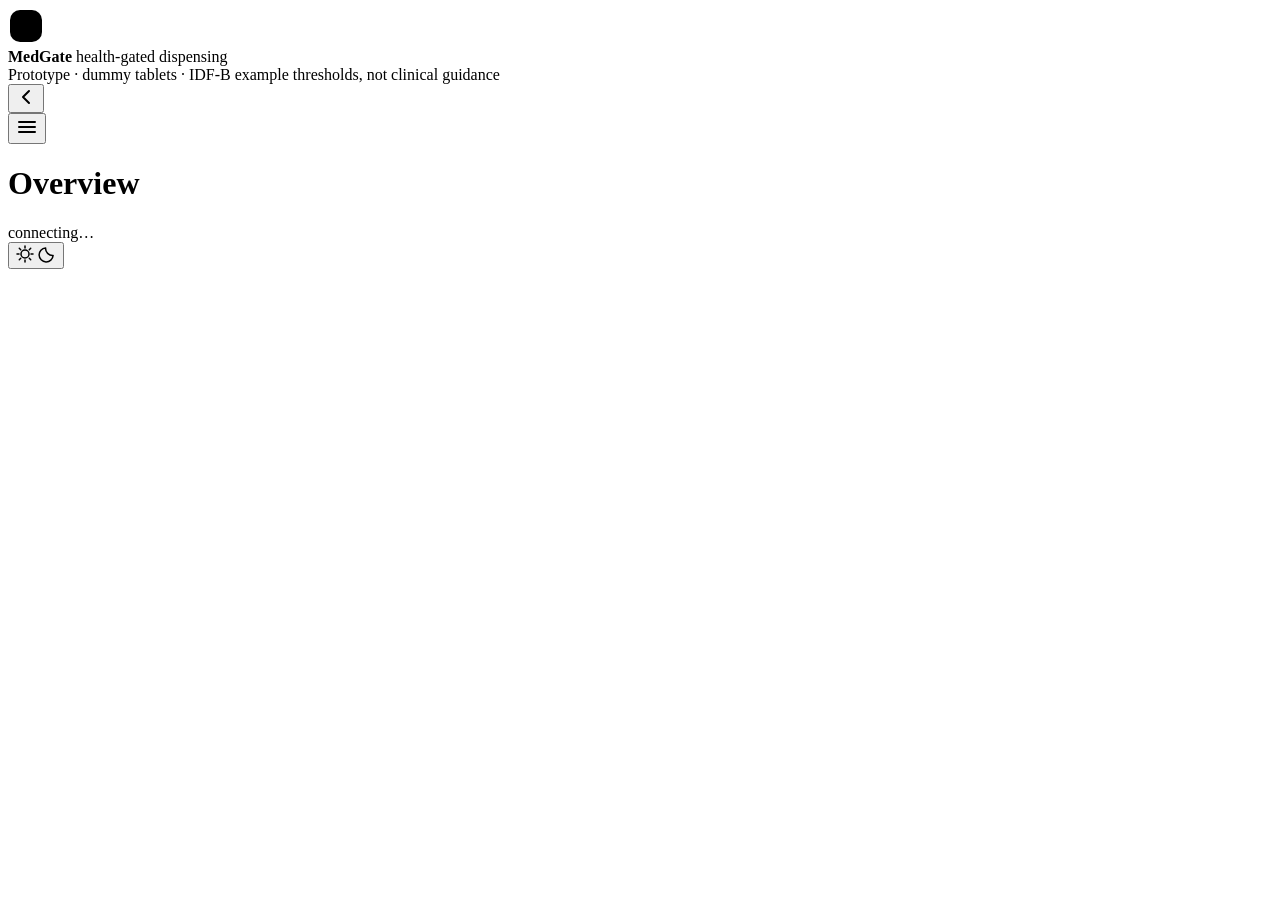
==== frontend/index.html @ db9ec8ba "MedGate full project" ====
<!doctype html>
<html lang="en">
<head>
<meta charset="utf-8">
<meta name="viewport" content="width=device-width, initial-scale=1">
<meta name="description" content="MedGate — Health-Gated Dispensing Dashboard. Closed-loop medication management prototype.">
<title>MedGate — Health-Gated Dispenser</title>
<link rel="stylesheet" href="/static/styles.css">
</head>
<body>
<!-- Sidebar navigation -->
<aside class="sidebar" id="sidebar">
  <div class="sidebar-brand">
    <svg class="sidebar-logo" width="36" height="36" viewBox="0 0 36 36" aria-hidden="true"><rect x="2" y="2" width="32" height="32" rx="10" fill="var(--primary)"/><path d="M11 18h14M18 11v14" stroke="var(--on-primary)" stroke-width="3" stroke-linecap="round"/></svg>
    <div class="sidebar-brand-text">
      <strong>MedGate</strong>
      <span>health-gated dispensing</span>
    </div>
  </div>
  <nav id="nav" aria-label="Main navigation"></nav>
  <div class="sidebar-footer-note">Prototype · dummy tablets · IDF-B example thresholds, not clinical guidance</div>
  <button class="sidebar-collapse-btn" id="sidebarToggle" aria-label="Collapse sidebar">
    <svg width="20" height="20" viewBox="0 0 20 20" fill="none"><path d="M13 4l-6 6 6 6" stroke="currentColor" stroke-width="2" stroke-linecap="round" stroke-linejoin="round"/></svg>
  </button>
</aside>

<!-- Main content area -->
<div class="main-wrapper" id="mainWrapper">
  <!-- Top bar -->
  <header class="topbar" id="topbar">
    <div class="topbar-left">
      <button class="topbar-menu-btn" id="menuBtn" aria-label="Open navigation">
        <svg width="22" height="22" viewBox="0 0 22 22" fill="none"><path d="M3 6h16M3 11h16M3 16h16" stroke="currentColor" stroke-width="2" stroke-linecap="round"/></svg>
      </button>
      <h1 class="topbar-title" id="pageTitle">Overview</h1>
    </div>
    <div class="topbar-right">
      <div class="topbar-status" id="conn">
        <span class="status-dot" id="statusDot"></span>
        <span id="connText">connecting…</span>
      </div>
      <button class="theme-toggle" id="themeToggle" aria-label="Toggle dark mode">
        <svg class="icon-sun" width="18" height="18" viewBox="0 0 18 18" fill="none"><circle cx="9" cy="9" r="4" stroke="currentColor" stroke-width="1.5"/><path d="M9 1v2M9 15v2M1 9h2M15 9h2M3.3 3.3l1.4 1.4M13.3 13.3l1.4 1.4M3.3 14.7l1.4-1.4M13.3 4.7l1.4-1.4" stroke="currentColor" stroke-width="1.5" stroke-linecap="round"/></svg>
        <svg class="icon-moon" width="18" height="18" viewBox="0 0 18 18" fill="none"><path d="M15.1 10.4A7 7 0 017.6 2.9a7 7 0 107.5 7.5z" stroke="currentColor" stroke-width="1.5" stroke-linecap="round" stroke-linejoin="round"/></svg>
      </button>
    </div>
  </header>

  <!-- Page content -->
  <main id="view"></main>
</div>

<!-- Dose detail drawer -->
<div class="drawer-overlay" id="drawerOverlay" hidden></div>
<aside id="drawer" class="drawer" hidden></aside>

<!-- Toast container -->
<div class="toast-container" id="toasts"></div>

<script src="/static/app.js"></script>
</body>
</html>
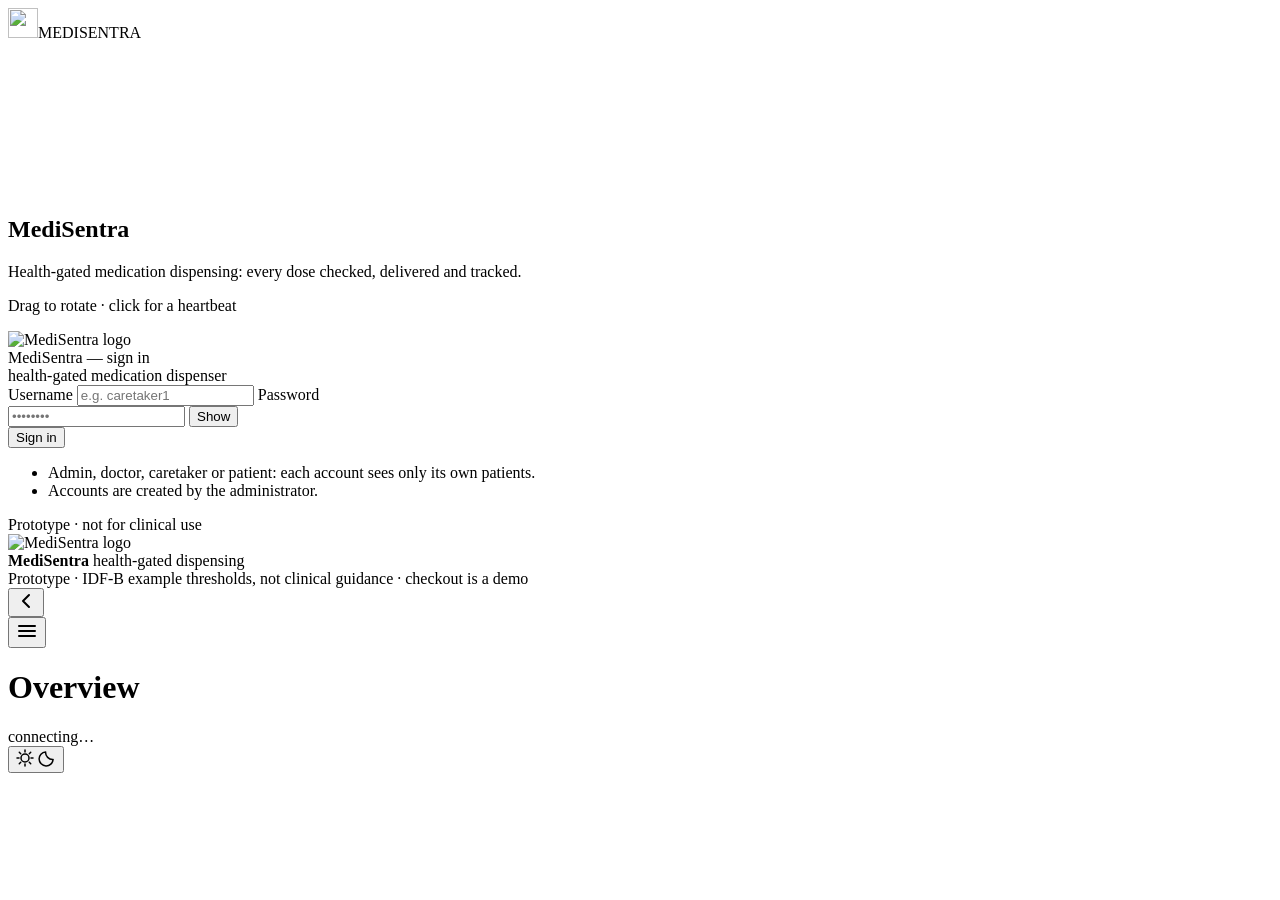
==== commit d0e1786b: "Add files via upload" ====
--- a/frontend/index.html
+++ b/frontend/index.html
@@ -3,22 +3,61 @@
 <head>
 <meta charset="utf-8">
 <meta name="viewport" content="width=device-width, initial-scale=1">
-<meta name="description" content="MedGate — Health-Gated Dispensing Dashboard. Closed-loop medication management prototype.">
-<title>MedGate — Health-Gated Dispenser</title>
+<meta name="description" content="MediSentra — Health-Gated Medication Dispenser Dashboard. Closed-loop medication management prototype.">
+<title>MediSentra — Health-Gated Medication Dispenser</title>
+<link rel="icon" type="image/png" href="/static/favicon.png">
 <link rel="stylesheet" href="/static/styles.css">
 </head>
-<body>
+<body class="logged-out">
+<!-- Login screen (shown until the server confirms a session) -->
+<section id="login" class="login-screen" aria-label="Log in">
+  <div class="login-top"><img src="/static/logo.png" width="30" height="30" alt=""><span>MEDISENTRA</span></div>
+  <div class="login-split">
+    <div class="login-hero">
+      <div class="hero-stage">
+        <canvas id="hero3d" aria-label="Interactive 3D MediSentra pill and shield. Drag to rotate, click for a heartbeat pulse."></canvas>
+        <img class="hero-fallback" src="/static/logo.png" alt="">
+      </div>
+      <h2 class="hero-title">MediSentra</h2>
+      <p class="hero-sub">Health-gated medication dispensing: every dose checked, delivered and tracked.</p>
+      <p class="hero-hint">Drag to rotate · click for a heartbeat</p>
+    </div>
+    <form class="login-card" id="loginForm" autocomplete="on" novalidate>
+      <div class="login-brand">
+        <span class="login-badge"><img src="/static/logo.png" width="34" height="34" alt="MediSentra logo"></span>
+        <div><div class="login-title">MediSentra — sign in</div><div class="muted">health-gated medication dispenser</div></div>
+      </div>
+      <label for="lgUser">Username</label>
+      <input id="lgUser" name="username" autocomplete="username" autocapitalize="none" spellcheck="false" placeholder="e.g. caretaker1" required>
+      <label for="lgPass">Password</label>
+      <div class="pw-wrap"><input id="lgPass" name="password" type="password" autocomplete="current-password" placeholder="••••••••" required>
+        <button type="button" class="pw-eye" id="lgEye" aria-label="Show password">Show</button></div>
+      <div class="err" id="lgErr" role="alert"></div>
+      <button class="primary login-btn" id="lgBtn" type="submit">Sign in</button>
+      <div class="login-sep"></div>
+      <ul class="login-points">
+        <li>Admin, doctor, caretaker or patient: each account sees only its own patients.</li>
+        <li>Accounts are created by the administrator.</li>
+      </ul>
+      <div class="login-foot">Prototype · not for clinical use</div>
+    </form>
+  </div>
+</section>
+
+<!-- Living 3D backdrop behind the whole dashboard -->
+<div class="bg3d" aria-hidden="true"><div class="grid"></div><span class="orb o1"></span><span class="orb o2"></span><span class="orb o3"></span></div>
+
 <!-- Sidebar navigation -->
 <aside class="sidebar" id="sidebar">
   <div class="sidebar-brand">
-    <svg class="sidebar-logo" width="36" height="36" viewBox="0 0 36 36" aria-hidden="true"><rect x="2" y="2" width="32" height="32" rx="10" fill="var(--primary)"/><path d="M11 18h14M18 11v14" stroke="var(--on-primary)" stroke-width="3" stroke-linecap="round"/></svg>
+    <img class="sidebar-logo" src="/static/logo.png" width="38" height="38" alt="MediSentra logo">
     <div class="sidebar-brand-text">
-      <strong>MedGate</strong>
+      <strong>MediSentra</strong>
       <span>health-gated dispensing</span>
     </div>
   </div>
   <nav id="nav" aria-label="Main navigation"></nav>
-  <div class="sidebar-footer-note">Prototype · dummy tablets · IDF-B example thresholds, not clinical guidance</div>
+  <div class="sidebar-footer-note">Prototype · IDF-B example thresholds, not clinical guidance · checkout is a demo</div>
   <button class="sidebar-collapse-btn" id="sidebarToggle" aria-label="Collapse sidebar">
     <svg width="20" height="20" viewBox="0 0 20 20" fill="none"><path d="M13 4l-6 6 6 6" stroke="currentColor" stroke-width="2" stroke-linecap="round" stroke-linejoin="round"/></svg>
   </button>
@@ -39,12 +78,17 @@
         <span class="status-dot" id="statusDot"></span>
         <span id="connText">connecting…</span>
       </div>
+      <div class="user-box" id="userBox"></div>
       <button class="theme-toggle" id="themeToggle" aria-label="Toggle dark mode">
         <svg class="icon-sun" width="18" height="18" viewBox="0 0 18 18" fill="none"><circle cx="9" cy="9" r="4" stroke="currentColor" stroke-width="1.5"/><path d="M9 1v2M9 15v2M1 9h2M15 9h2M3.3 3.3l1.4 1.4M13.3 13.3l1.4 1.4M3.3 14.7l1.4-1.4M13.3 4.7l1.4-1.4" stroke="currentColor" stroke-width="1.5" stroke-linecap="round"/></svg>
         <svg class="icon-moon" width="18" height="18" viewBox="0 0 18 18" fill="none"><path d="M15.1 10.4A7 7 0 017.6 2.9a7 7 0 107.5 7.5z" stroke="currentColor" stroke-width="1.5" stroke-linecap="round" stroke-linejoin="round"/></svg>
       </button>
     </div>
   </header>
+
+  <!-- Live patient camera (ESP32-CAM), shown on the Caretaker page. Kept outside #view so the
+       2-second page refresh never reloads the video. -->
+  <section id="camDock" class="cam-dock" hidden aria-label="Live patient camera"></section>
 
   <!-- Page content -->
   <main id="view"></main>
@@ -58,5 +102,9 @@
 <div class="toast-container" id="toasts"></div>
 
 <script src="/static/app.js"></script>
+<script type="module">
+  // 3D login hero (three.js, bundled). If WebGL is missing, the logo fallback stays.
+  import("/static/login3d.js").then((m) => m.start(document.getElementById("hero3d"))).catch(() => {});
+</script>
 </body>
 </html>
